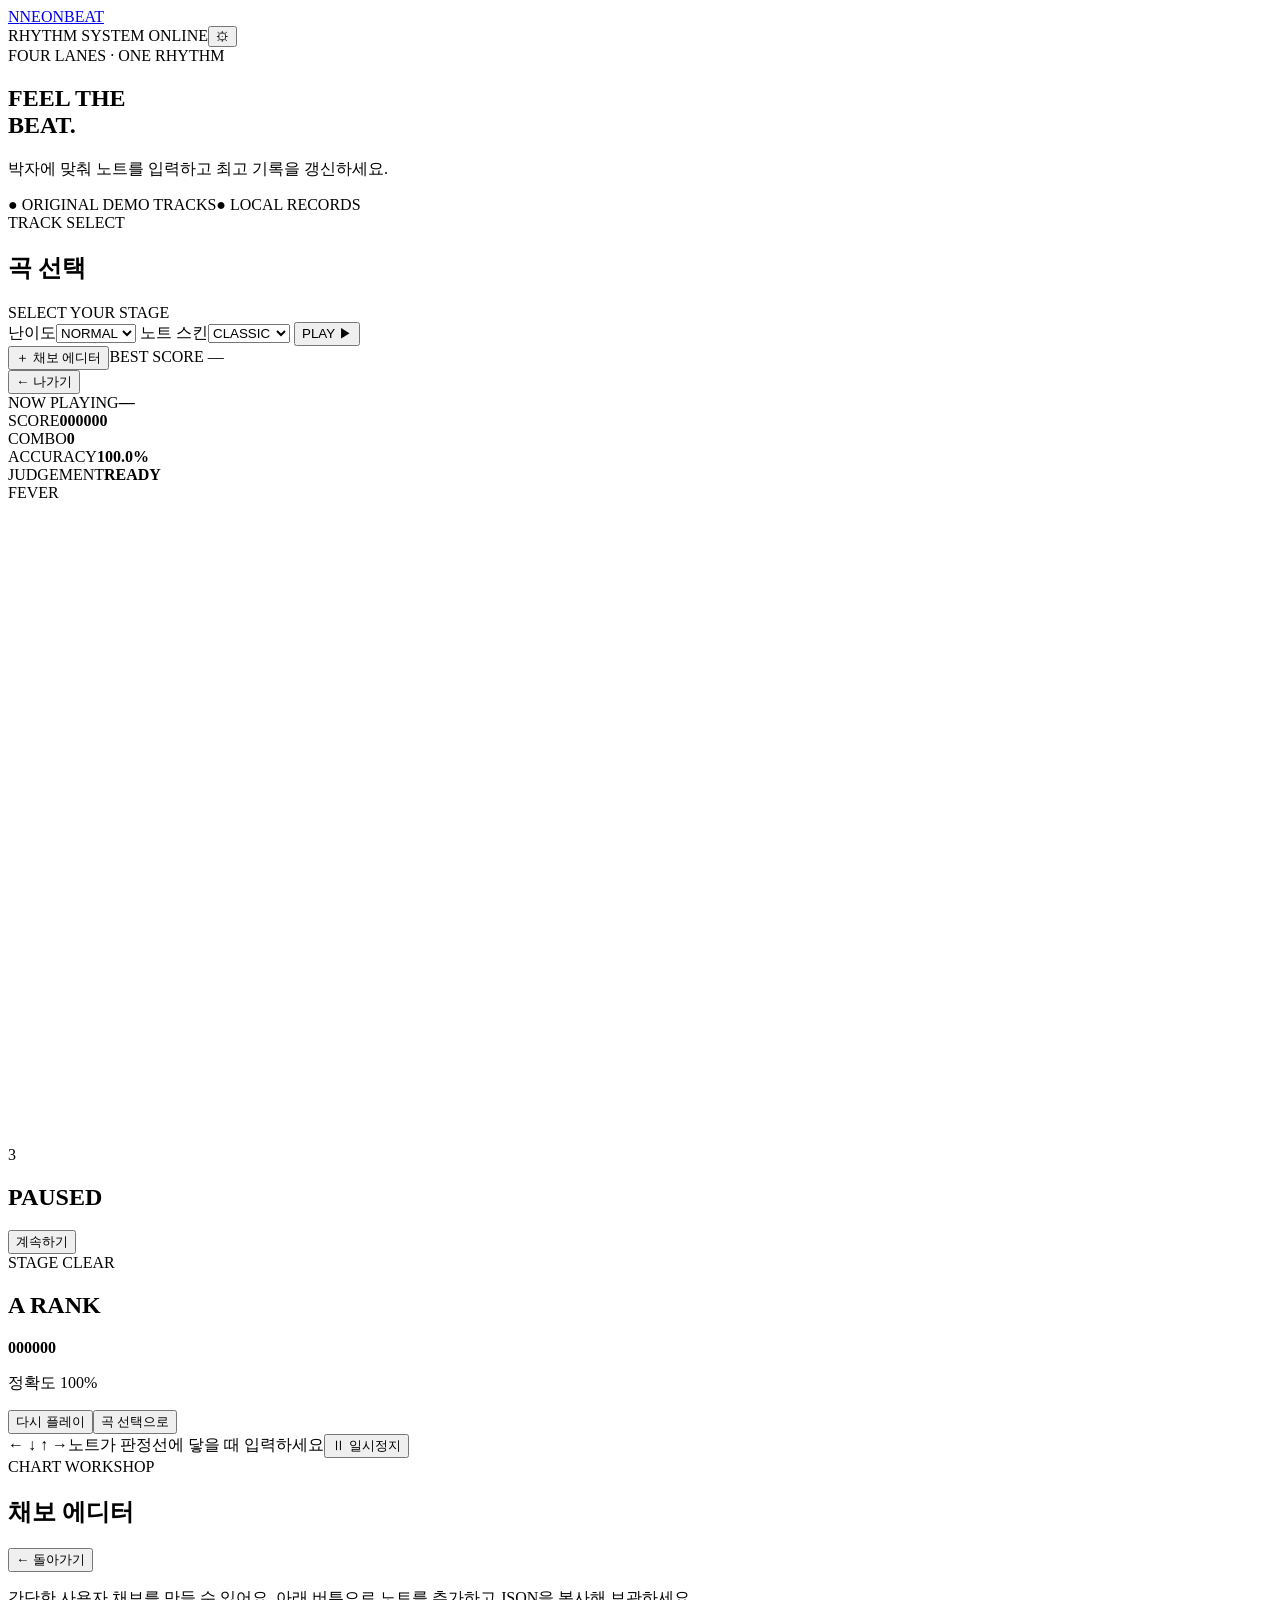
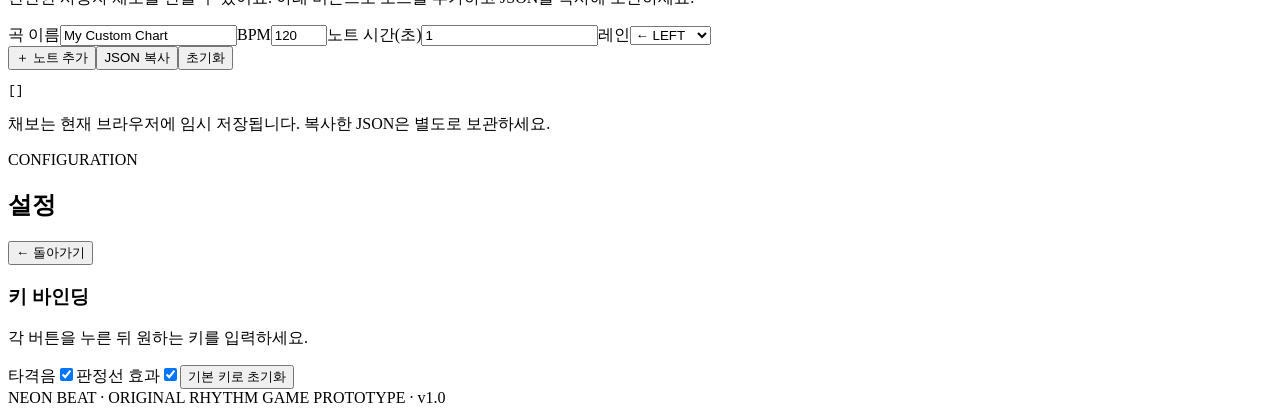
==== index.html @ 3955b105 "Create rhythm game web app" ====
<!doctype html>
<html lang="ko">
<head>
  <meta charset="utf-8">
  <meta name="viewport" content="width=device-width, initial-scale=1">
  <meta name="theme-color" content="#101018">
  <title>NEON BEAT — Rhythm Game</title>
  <link rel="stylesheet" href="style.css">
</head>
<body>
  <div class="app-shell">
    <header class="topbar">
      <a class="brand" href="#" aria-label="NEON BEAT 홈"><span class="brand-mark">N</span><span>NEON<span class="accent">BEAT</span></span></a>
      <div class="top-actions"><span class="status-dot"></span><span>RHYTHM SYSTEM ONLINE</span><button id="settingsBtn" class="icon-btn" title="설정">⚙</button></div>
    </header>

    <main>
      <section id="homeScreen" class="screen active">
        <div class="hero">
          <div class="eyebrow">FOUR LANES · ONE RHYTHM</div>
          <h1>FEEL THE<br><span class="gradient-text">BEAT.</span></h1>
          <p>박자에 맞춰 노트를 입력하고 최고 기록을 갱신하세요.</p>
          <div class="hero-meta"><span>● ORIGINAL DEMO TRACKS</span><span>● LOCAL RECORDS</span></div>
        </div>
        <div class="select-panel">
          <div class="section-heading"><div><span class="eyebrow">TRACK SELECT</span><h2>곡 선택</h2></div><span class="muted">SELECT YOUR STAGE</span></div>
          <div id="songList" class="song-list"></div>
          <div class="play-controls">
            <label>난이도<select id="difficulty"><option value="easy">EASY</option><option value="normal" selected>NORMAL</option><option value="hard">HARD</option><option value="expert">EXPERT</option></select></label>
            <label>노트 스킨<select id="skin"><option value="classic">CLASSIC</option><option value="arrows">ARROWS</option><option value="minimal">MINIMAL</option></select></label>
            <button id="playBtn" class="primary-btn">PLAY <span>▶</span></button>
          </div>
          <div class="home-bottom"><button id="editorBtn" class="text-btn">＋ 채보 에디터</button><span id="bestRecord" class="muted">BEST SCORE —</span></div>
        </div>
      </section>

      <section id="gameScreen" class="screen">
        <div class="game-head"><button id="backBtn" class="text-btn">← 나가기</button><div class="track-now"><span class="eyebrow">NOW PLAYING</span><strong id="playingTitle">—</strong></div><div class="score-box"><span>SCORE</span><strong id="score">000000</strong></div></div>
        <div class="game-stats"><div><span>COMBO</span><strong id="combo">0</strong></div><div><span>ACCURACY</span><strong id="accuracy">100.0%</strong></div><div><span>JUDGEMENT</span><strong id="judgement">READY</strong></div><div class="fever-wrap"><span>FEVER</span><div class="fever-bar"><i id="feverFill"></i></div></div></div>
        <div class="stage-wrap"><canvas id="gameCanvas" width="960" height="640" aria-label="리듬 게임 플레이 영역"></canvas><div id="countdown" class="countdown">3</div><div id="pauseOverlay" class="overlay hidden"><h2>PAUSED</h2><button id="resumeBtn" class="primary-btn">계속하기</button></div><div id="resultOverlay" class="overlay hidden"><span class="eyebrow">STAGE CLEAR</span><h2 id="resultRank">A RANK</h2><strong id="resultScore">000000</strong><p id="resultAccuracy">정확도 100%</p><button id="retryBtn" class="primary-btn">다시 플레이</button><button id="resultHomeBtn" class="text-btn">곡 선택으로</button></div></div>
        <div class="game-foot"><span>← ↓ ↑ →</span><span>노트가 판정선에 닿을 때 입력하세요</span><button id="pauseBtn" class="text-btn">Ⅱ 일시정지</button></div>
      </section>

      <section id="editorScreen" class="screen">
        <div class="section-heading"><div><span class="eyebrow">CHART WORKSHOP</span><h2>채보 에디터</h2></div><button id="editorBackBtn" class="text-btn">← 돌아가기</button></div>
        <div class="editor-card"><p>간단한 사용자 채보를 만들 수 있어요. 아래 버튼으로 노트를 추가하고 JSON을 복사해 보관하세요.</p><div class="editor-controls"><label>곡 이름<input id="chartName" value="My Custom Chart" maxlength="40"></label><label>BPM<input id="chartBpm" type="number" min="60" max="240" value="120"></label><label>노트 시간(초)<input id="chartTime" type="number" min="0" step="0.1" value="1"></label><label>레인<select id="chartLane"><option value="0">← LEFT</option><option value="1">↓ DOWN</option><option value="2">↑ UP</option><option value="3">→ RIGHT</option></select></label></div><div class="editor-actions"><button id="addNoteBtn" class="primary-btn">＋ 노트 추가</button><button id="exportChartBtn" class="secondary-btn">JSON 복사</button><button id="clearChartBtn" class="secondary-btn">초기화</button></div><pre id="chartOutput" class="chart-output">[]</pre><p class="muted small">채보는 현재 브라우저에 임시 저장됩니다. 복사한 JSON은 별도로 보관하세요.</p></div>
      </section>

      <section id="settingsScreen" class="screen">
        <div class="section-heading"><div><span class="eyebrow">CONFIGURATION</span><h2>설정</h2></div><button id="settingsBackBtn" class="text-btn">← 돌아가기</button></div>
        <div class="settings-card"><h3>키 바인딩</h3><p class="muted">각 버튼을 누른 뒤 원하는 키를 입력하세요.</p><div id="keySettings" class="key-settings"></div><label class="toggle-row"><span>타격음</span><input id="soundToggle" type="checkbox" checked></label><label class="toggle-row"><span>판정선 효과</span><input id="effectsToggle" type="checkbox" checked></label><button id="resetKeysBtn" class="secondary-btn">기본 키로 초기화</button></div>
      </section>
    </main>
    <footer>NEON BEAT <span>·</span> ORIGINAL RHYTHM GAME PROTOTYPE <span>·</span> v1.0</footer>
  </div>
  <script src="game.js"></script>
</body>
</html>
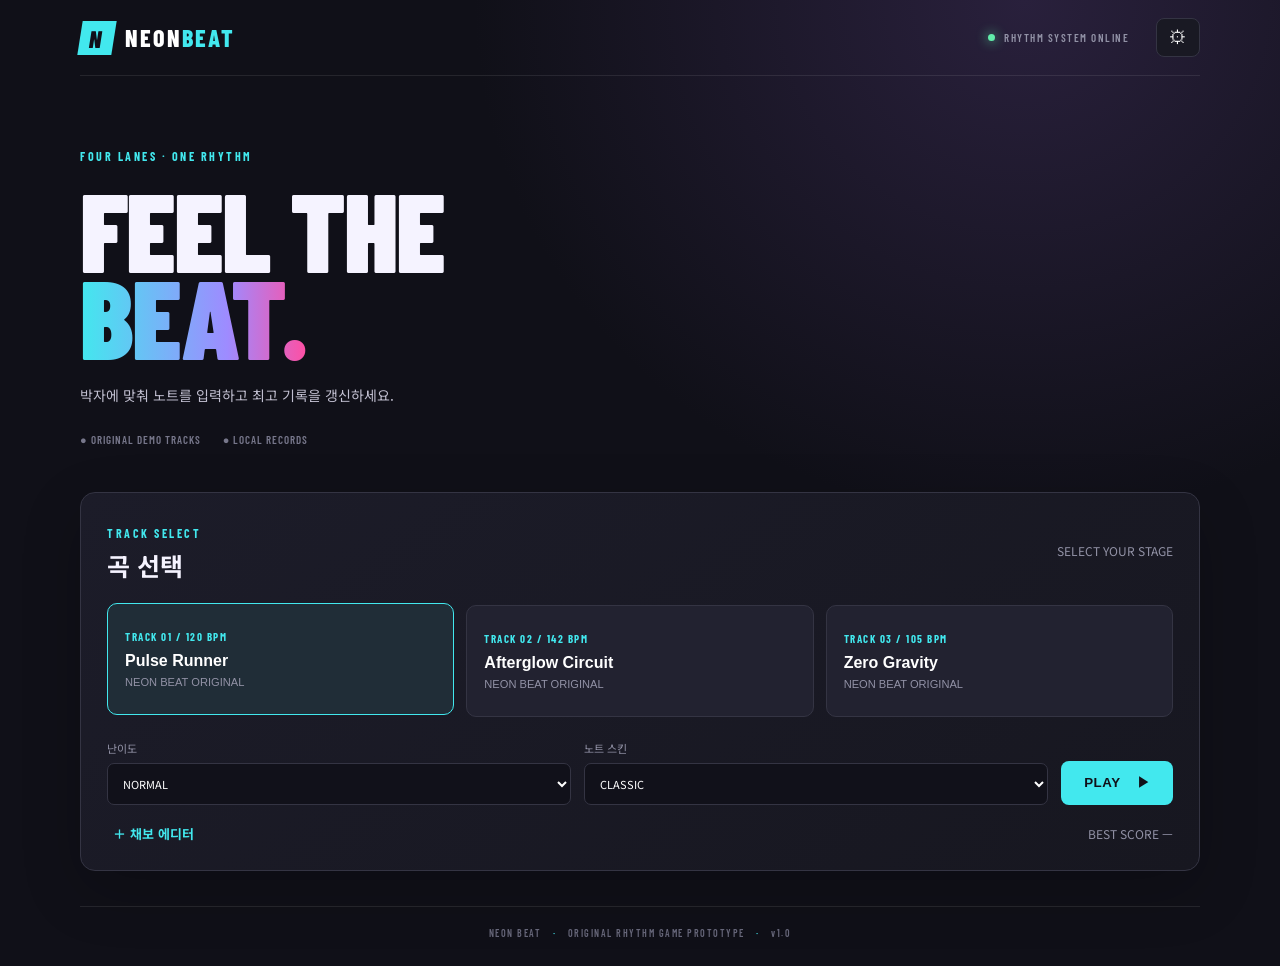
==== commit fa0f7171: "Move gameplay stats below the stage and add health bar" ====
--- a/index.html
+++ b/index.html
@@ -36,8 +36,9 @@
 
       <section id="gameScreen" class="screen">
         <div class="game-head"><button id="backBtn" class="text-btn">← 나가기</button><div class="track-now"><span class="eyebrow">NOW PLAYING</span><strong id="playingTitle">—</strong></div><div class="score-box"><span>SCORE</span><strong id="score">000000</strong></div></div>
-        <div class="game-stats"><div><span>COMBO</span><strong id="combo">0</strong></div><div><span>ACCURACY</span><strong id="accuracy">100.0%</strong></div><div><span>JUDGEMENT</span><strong id="judgement">READY</strong></div><div class="fever-wrap"><span>FEVER</span><div class="fever-bar"><i id="feverFill"></i></div></div></div>
         <div class="stage-wrap"><canvas id="gameCanvas" width="960" height="640" aria-label="리듬 게임 플레이 영역"></canvas><div id="countdown" class="countdown">3</div><div id="pauseOverlay" class="overlay hidden"><h2>PAUSED</h2><button id="resumeBtn" class="primary-btn">계속하기</button></div><div id="resultOverlay" class="overlay hidden"><span class="eyebrow">STAGE CLEAR</span><h2 id="resultRank">A RANK</h2><strong id="resultScore">000000</strong><p id="resultAccuracy">정확도 100%</p><button id="retryBtn" class="primary-btn">다시 플레이</button><button id="resultHomeBtn" class="text-btn">곡 선택으로</button></div></div>
+        <div class="game-stats"><div><span>COMBO</span><strong id="combo">0</strong></div><div><span>ACCURACY</span><strong id="accuracy">100.0%</strong></div><div><span>MISS</span><strong id="missCount">0</strong></div><div><span>JUDGEMENT</span><strong id="judgement">READY</strong></div><div class="fever-wrap"><span>FEVER</span><div class="fever-bar"><i id="feverFill"></i></div></div></div>
+        <div class="health-panel"><span>PLAYER</span><div class="health-bar"><i id="healthFill"></i></div><span>RIVAL</span></div>
         <div class="game-foot"><span>← ↓ ↑ →</span><span>노트가 판정선에 닿을 때 입력하세요</span><button id="pauseBtn" class="text-btn">Ⅱ 일시정지</button></div>
       </section>
 
--- a/style.css
+++ b/style.css
@@ -0,0 +1,4 @@
+@import url('https://fonts.googleapis.com/css2?family=Barlow+Condensed:wght@500;600;700;800;900&family=Noto+Sans+KR:wght@400;500;700;900&display=swap');
+:root{--bg:#101018;--panel:#191923;--panel2:#20202d;--line:#343443;--text:#f5f3ff;--muted:#9292a6;--cyan:#42e8ee;--pink:#ff4fa3;--yellow:#ffe16a}
+*{box-sizing:border-box}body{margin:0;background:radial-gradient(ellipse at 80% 0%,#29203c 0,transparent 38%),var(--bg);color:var(--text);font-family:'Noto Sans KR',sans-serif;min-height:100vh}.app-shell{max-width:1180px;margin:auto;padding:0 30px}.topbar{height:76px;display:flex;align-items:center;justify-content:space-between;border-bottom:1px solid #ffffff16}.brand{display:flex;align-items:center;gap:11px;color:white;text-decoration:none;font:800 24px 'Barlow Condensed',sans-serif;letter-spacing:2px}.brand-mark{display:grid;place-items:center;width:34px;height:34px;background:var(--cyan);color:#101018;transform:skew(-9deg);font-size:24px}.accent{color:var(--cyan)}.top-actions{display:flex;align-items:center;gap:9px;color:var(--muted);font:600 11px 'Barlow Condensed';letter-spacing:1.5px}.status-dot{width:7px;height:7px;border-radius:50%;background:#61edaa;box-shadow:0 0 12px #61edaa}.icon-btn{margin-left:18px;border:1px solid var(--line);background:var(--panel);color:white;border-radius:8px;padding:8px 12px;cursor:pointer;font-size:18px}.screen{display:none;padding:48px 0 35px}.screen.active{display:block}.hero{padding:25px 0 46px;position:relative}.eyebrow{font:700 12px 'Barlow Condensed';letter-spacing:2.5px;color:var(--cyan)}h1{font:900 clamp(64px,10vw,112px)/.78 'Barlow Condensed',sans-serif;letter-spacing:-2px;margin:22px 0 25px}.gradient-text{background:linear-gradient(90deg,var(--cyan),#9e8bff 65%,var(--pink));background-clip:text;color:transparent}.hero p{color:#c1bfd0;font-size:14px}.hero-meta{display:flex;gap:22px;margin-top:28px;color:#77778b;font:600 11px 'Barlow Condensed';letter-spacing:1px}.select-panel,.editor-card,.settings-card{background:linear-gradient(145deg,#1c1c29,#171720);border:1px solid var(--line);border-radius:15px;padding:26px;box-shadow:0 20px 60px #0003}.section-heading{display:flex;align-items:center;justify-content:space-between;margin-bottom:22px}.section-heading h2{font-size:25px;margin:4px 0 0}.muted{color:var(--muted);font-size:12px}.song-list{display:grid;grid-template-columns:repeat(3,1fr);gap:12px}.song-card{border:1px solid var(--line);background:#222230;border-radius:10px;padding:17px;text-align:left;color:white;cursor:pointer;transition:.18s;min-height:112px}.song-card:hover,.song-card.selected{border-color:var(--cyan);background:#202d37;transform:translateY(-2px)}.song-card .song-no{font:700 11px 'Barlow Condensed';color:var(--cyan);letter-spacing:1.5px}.song-card strong{display:block;font-size:16px;margin:8px 0 4px}.song-card small{color:var(--muted)}.play-controls{display:flex;align-items:end;gap:13px;margin-top:23px}.play-controls label,.editor-controls label{display:flex;flex-direction:column;gap:7px;color:var(--muted);font-size:11px;flex:1}select,input{background:#11111a;color:white;border:1px solid var(--line);border-radius:7px;padding:11px;font:inherit;min-width:0}.primary-btn,.secondary-btn{border:0;border-radius:8px;padding:13px 23px;background:var(--cyan);color:#101018;font-weight:900;cursor:pointer;letter-spacing:.5px}.primary-btn:hover{filter:brightness(1.12)}.primary-btn span{margin-left:12px}.secondary-btn{background:#30303e;color:#e8e7f3;border:1px solid #48485a}.home-bottom{display:flex;justify-content:space-between;align-items:center;margin-top:18px}.text-btn{background:none;border:0;color:var(--cyan);cursor:pointer;font:700 13px 'Noto Sans KR'}.game-head{display:flex;align-items:center;justify-content:space-between;margin-bottom:16px}.track-now{display:flex;flex-direction:column;align-items:center;gap:4px}.score-box{display:flex;flex-direction:column;text-align:right}.score-box span,.game-stats span{font:700 10px 'Barlow Condensed';letter-spacing:1.5px;color:var(--muted)}.score-box strong{font:800 26px 'Barlow Condensed';color:var(--yellow)}.game-stats{display:grid;grid-template-columns:repeat(3,1fr) 2fr;gap:10px;margin-bottom:13px}.game-stats>div{background:var(--panel);border:1px solid var(--line);border-radius:8px;padding:9px 13px;display:flex;flex-direction:column;gap:3px}.game-stats strong{font:700 20px 'Barlow Condensed'}.fever-wrap{justify-content:center}.fever-bar{height:7px;background:#393948;border-radius:9px;overflow:hidden;margin-top:4px}.fever-bar i{display:block;width:0;height:100%;background:linear-gradient(90deg,var(--pink),var(--yellow));transition:width .15s}.stage-wrap{position:relative;border:1px solid #444456;border-radius:12px;overflow:hidden;background:#10101a;box-shadow:0 15px 50px #0007}canvas{display:block;width:100%;height:auto;max-height:68vh}.countdown{position:absolute;inset:0;display:none;place-items:center;background:#101018aa;font:900 100px 'Barlow Condensed';color:var(--cyan);text-shadow:0 0 30px var(--cyan)}.countdown.show{display:grid}.overlay{position:absolute;inset:0;display:flex;flex-direction:column;align-items:center;justify-content:center;background:#101018ed;gap:13px}.overlay.hidden{display:none}.overlay h2{font:900 58px 'Barlow Condensed';margin:5px}.overlay>strong{font:800 32px 'Barlow Condensed';color:var(--yellow)}.game-foot{display:flex;justify-content:space-between;align-items:center;padding:13px 4px;color:var(--muted);font-size:12px}.game-foot span:first-child{color:var(--cyan);font-weight:900;letter-spacing:4px}.settings-card{max-width:650px}.settings-card h3{margin-top:0}.key-settings{display:grid;grid-template-columns:repeat(2,1fr);gap:10px;margin:20px 0}.key-row{display:flex;align-items:center;justify-content:space-between;background:#222230;padding:10px 13px;border-radius:8px}.key-row button{background:#101018;border:1px solid var(--cyan);border-radius:6px;color:var(--cyan);padding:7px 14px;min-width:65px;cursor:pointer}.toggle-row{display:flex;justify-content:space-between;padding:13px 0;border-top:1px solid var(--line);font-size:13px}.editor-card{max-width:850px}.editor-controls{display:grid;grid-template-columns:2fr 1fr 1fr 1fr;gap:12px;margin:22px 0}.editor-actions{display:flex;gap:10px}.chart-output{background:#0d0d14;border:1px solid var(--line);border-radius:8px;padding:14px;max-height:220px;overflow:auto;color:#a8e8e8;font-size:12px}.small{font-size:11px}footer{border-top:1px solid #ffffff16;padding:20px 0 27px;text-align:center;color:#666679;font:600 10px 'Barlow Condensed';letter-spacing:1.5px}footer span{color:var(--cyan);margin:0 8px}
+@media(max-width:700px){.app-shell{padding:0 14px}.screen{padding-top:28px}.hero{padding:20px 0 30px}.song-list{grid-template-columns:1fr}.song-card{min-height:85px}.play-controls{display:grid;grid-template-columns:1fr 1fr}.play-controls .primary-btn{grid-column:1/-1}.game-stats{grid-template-columns:repeat(2,1fr)}.editor-controls{grid-template-columns:1fr 1fr}.top-actions{font-size:9px}.select-panel,.editor-card,.settings-card{padding:17px}.game-foot{font-size:10px}.game-foot span:nth-child(2){display:none}}
